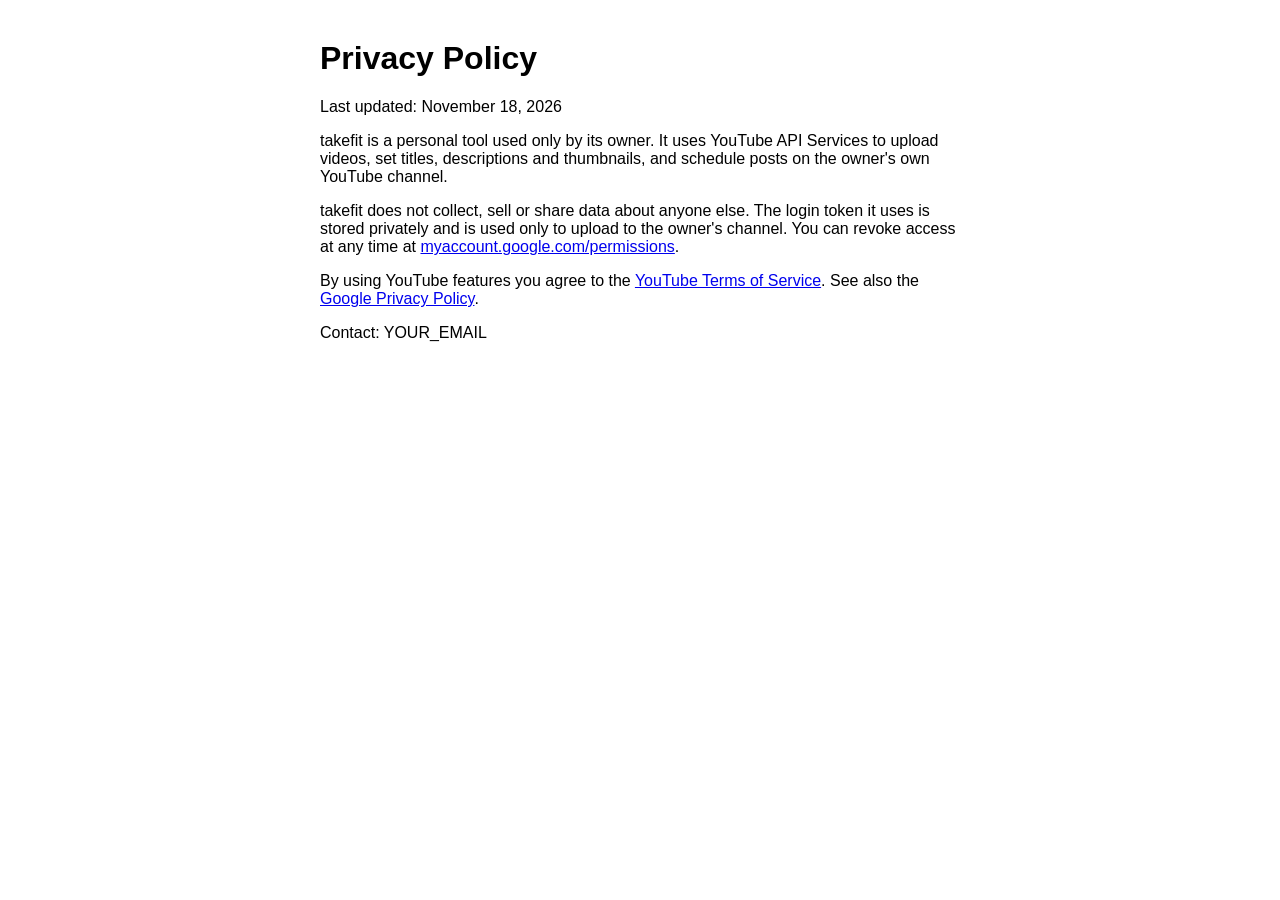
==== privacy.html @ 6f040e16 "Add initial privacy policy in privacy.html" ====
<!DOCTYPE html>
<html><head><meta charset="utf-8"><title>takefit Privacy Policy</title></head>
<body style="font-family:sans-serif;max-width:640px;margin:40px auto;padding:0 16px">
<h1>Privacy Policy</h1>
<p>Last updated: November 18, 2026</p>
<p>takefit is a personal tool used only by its owner. It uses YouTube API Services to upload videos, set titles, descriptions and thumbnails, and schedule posts on the owner's own YouTube channel.</p>
<p>takefit does not collect, sell or share data about anyone else. The login token it uses is stored privately and is used only to upload to the owner's channel. You can revoke access at any time at <a href="https://myaccount.google.com/permissions">myaccount.google.com/permissions</a>.</p>
<p>By using YouTube features you agree to the <a href="https://www.youtube.com/t/terms">YouTube Terms of Service</a>. See also the <a href="https://policies.google.com/privacy">Google Privacy Policy</a>.</p>
<p>Contact: YOUR_EMAIL</p>
</body></html>
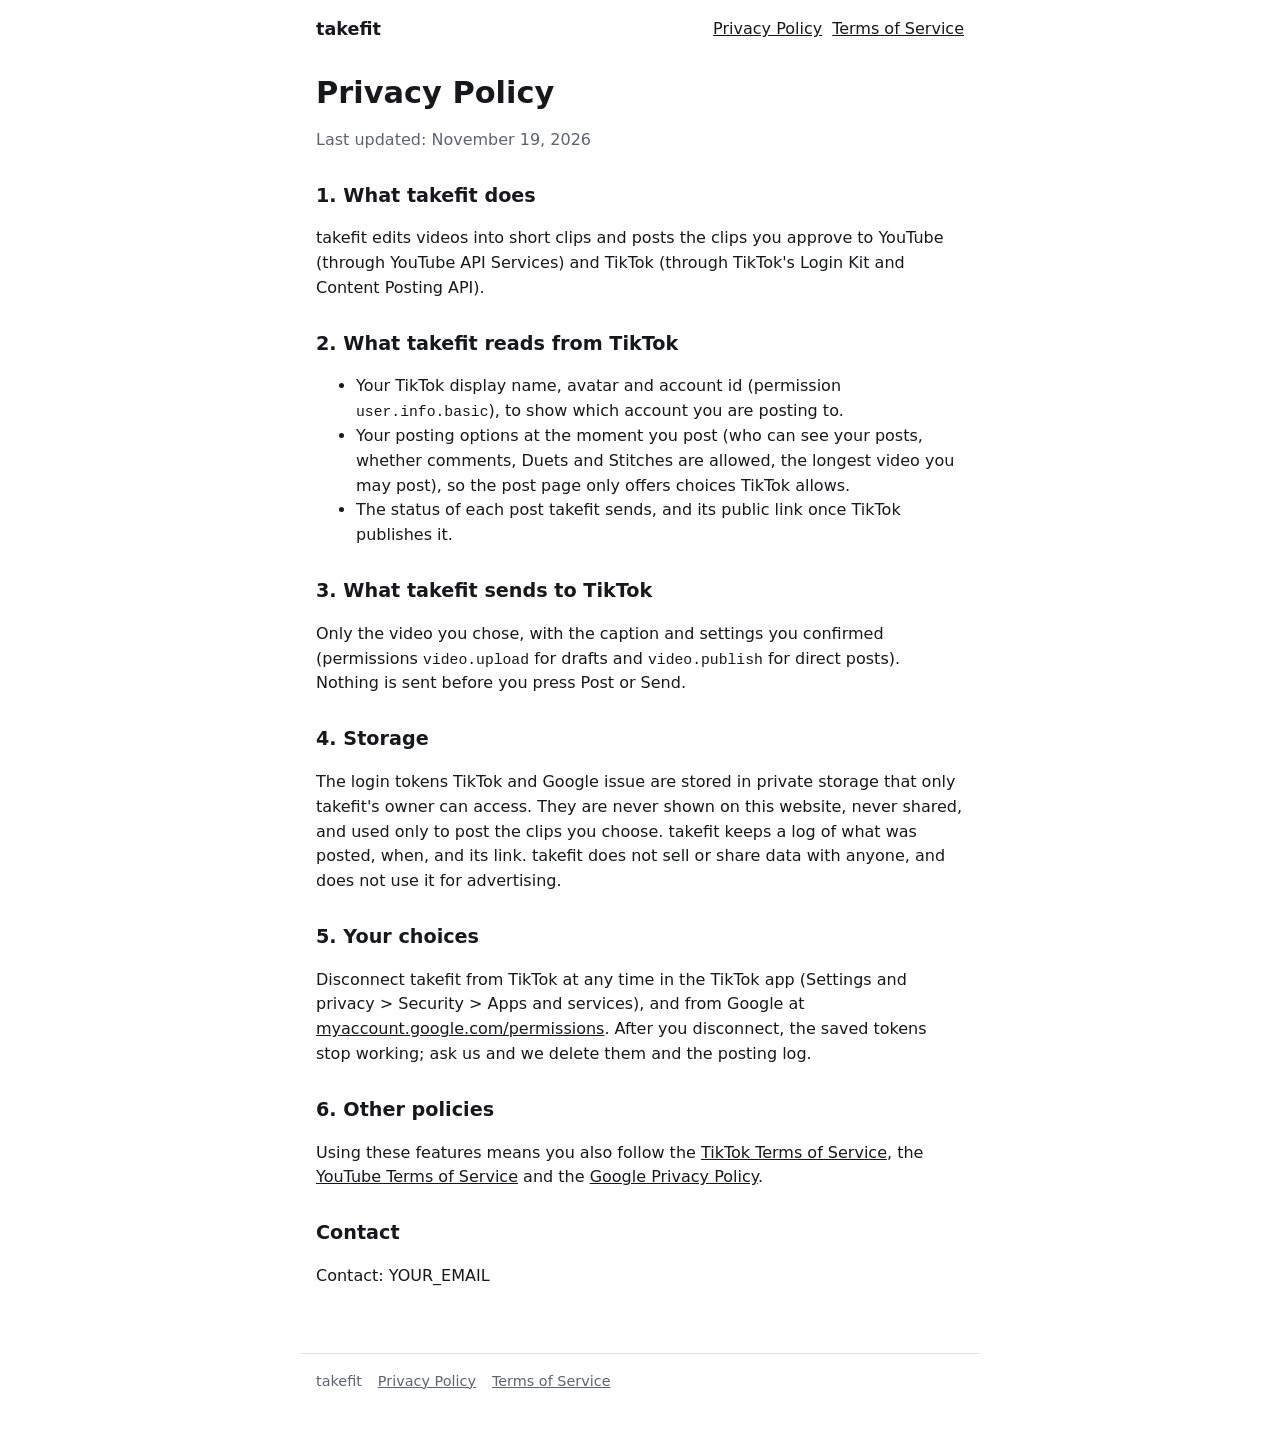
==== commit 109974c3: "TikTok pages: connect, callback, post composer; updated home, privacy, terms Built and versioned in " ====
--- a/privacy.html
+++ b/privacy.html
@@ -1,10 +1,61 @@
 <!DOCTYPE html>
-<html><head><meta charset="utf-8"><title>takefit Privacy Policy</title></head>
-<body style="font-family:sans-serif;max-width:640px;margin:40px auto;padding:0 16px">
-<h1>Privacy Policy</h1>
-<p>Last updated: November 18, 2026</p>
-<p>takefit is a personal tool used only by its owner. It uses YouTube API Services to upload videos, set titles, descriptions and thumbnails, and schedule posts on the owner's own YouTube channel.</p>
-<p>takefit does not collect, sell or share data about anyone else. The login token it uses is stored privately and is used only to upload to the owner's channel. You can revoke access at any time at <a href="https://myaccount.google.com/permissions">myaccount.google.com/permissions</a>.</p>
-<p>By using YouTube features you agree to the <a href="https://www.youtube.com/t/terms">YouTube Terms of Service</a>. See also the <a href="https://policies.google.com/privacy">Google Privacy Policy</a>.</p>
-<p>Contact: YOUR_EMAIL</p>
-</body></html>
+<html lang="en">
+<head>
+  <meta charset="utf-8">
+  <meta name="viewport" content="width=device-width, initial-scale=1">
+  <title>takefit Privacy Policy</title>
+  <link rel="stylesheet" href="style.css">
+</head>
+<body>
+<header class="site">
+  <a class="name" href="./">takefit</a>
+  <nav class="row"><a href="privacy.html">Privacy Policy</a> <a href="terms.html">Terms of Service</a></nav>
+</header>
+<main>
+  <h1>Privacy Policy</h1>
+  <p class="muted">Last updated: November 19, 2026</p>
+
+  <h2>1. What takefit does</h2>
+  <p>takefit edits videos into short clips and posts the clips you approve to YouTube (through YouTube API
+    Services) and TikTok (through TikTok's Login Kit and Content Posting API).</p>
+
+  <h2>2. What takefit reads from TikTok</h2>
+  <ul>
+    <li>Your TikTok display name, avatar and account id (permission <code>user.info.basic</code>), to show which
+      account you are posting to.</li>
+    <li>Your posting options at the moment you post (who can see your posts, whether comments, Duets and Stitches
+      are allowed, the longest video you may post), so the post page only offers choices TikTok allows.</li>
+    <li>The status of each post takefit sends, and its public link once TikTok publishes it.</li>
+  </ul>
+
+  <h2>3. What takefit sends to TikTok</h2>
+  <p>Only the video you chose, with the caption and settings you confirmed (permissions <code>video.upload</code>
+    for drafts and <code>video.publish</code> for direct posts). Nothing is sent before you press Post or Send.</p>
+
+  <h2>4. Storage</h2>
+  <p>The login tokens TikTok and Google issue are stored in private storage that only takefit's owner can access.
+    They are never shown on this website, never shared, and used only to post the clips you choose. takefit keeps
+    a log of what was posted, when, and its link. takefit does not sell or share data with anyone, and does not
+    use it for advertising.</p>
+
+  <h2>5. Your choices</h2>
+  <p>Disconnect takefit from TikTok at any time in the TikTok app (Settings and privacy &gt; Security &gt; Apps and
+    services), and from Google at <a href="https://myaccount.google.com/permissions">myaccount.google.com/permissions</a>.
+    After you disconnect, the saved tokens stop working; ask us and we delete them and the posting log.</p>
+
+  <h2>6. Other policies</h2>
+  <p>Using these features means you also follow the
+    <a href="https://www.tiktok.com/legal/page/global/terms-of-service/en">TikTok Terms of Service</a>,
+    the <a href="https://www.youtube.com/t/terms">YouTube Terms of Service</a> and the
+    <a href="https://policies.google.com/privacy">Google Privacy Policy</a>.</p>
+
+  <h2>Contact</h2>
+  <p>Contact: YOUR_EMAIL</p>
+</main>
+<footer class="site">
+  <span>takefit</span>
+  <a href="privacy.html">Privacy Policy</a>
+  <a href="terms.html">Terms of Service</a>
+</footer>
+</body>
+</html>
--- a/style.css
+++ b/style.css
@@ -0,0 +1,74 @@
+/* takefit website: one small stylesheet for every page. Plain CSS, no libraries. */
+:root {
+  --bg: #ffffff;
+  --text: #16181d;
+  --muted: #5d6470;
+  --line: #dfe2e7;
+  --card: #f6f7f9;
+  --accent: #fe2c55;          /* the main button */
+  --accent-text: #ffffff;
+  --ok: #138a4b;
+  --warn: #a45b00;
+  --bad: #c62828;
+  --radius: 12px;
+}
+@media (prefers-color-scheme: dark) {
+  :root {
+    --bg: #111317;
+    --text: #eceef2;
+    --muted: #a2a9b4;
+    --line: #2c3038;
+    --card: #1a1d23;
+    --ok: #4cc58a;
+    --warn: #f0a845;
+    --bad: #ff6b6b;
+  }
+}
+* { box-sizing: border-box; }
+body {
+  margin: 0;
+  background: var(--bg);
+  color: var(--text);
+  font: 16px/1.55 system-ui, -apple-system, "Segoe UI", Roboto, sans-serif;
+}
+main { max-width: 680px; margin: 0 auto; padding: 32px 16px 48px; }
+h1 { font-size: 1.9rem; line-height: 1.2; margin: 0 0 12px; }
+h2 { font-size: 1.2rem; margin: 28px 0 8px; }
+p, li { color: var(--text); }
+.muted { color: var(--muted); }
+a { color: inherit; }
+header.site { display: flex; align-items: center; justify-content: space-between; gap: 12px; flex-wrap: wrap;
+  max-width: 680px; margin: 0 auto; padding: 16px 16px 0; }
+header.site .name { font-weight: 700; font-size: 1.1rem; text-decoration: none; }
+footer.site { max-width: 680px; margin: 0 auto; padding: 16px 16px 40px; border-top: 1px solid var(--line);
+  color: var(--muted); font-size: .9rem; display: flex; gap: 16px; flex-wrap: wrap; }
+.card { background: var(--card); border: 1px solid var(--line); border-radius: var(--radius); padding: 16px;
+  margin: 16px 0; }
+.button { display: inline-block; border: 0; border-radius: 999px; padding: 12px 22px; font: inherit;
+  font-weight: 650; background: var(--accent); color: var(--accent-text); text-decoration: none; cursor: pointer; }
+.button.secondary { background: transparent; color: var(--text); border: 1px solid var(--line); }
+.button:disabled { opacity: .45; cursor: not-allowed; }
+code, .code { font-family: ui-monospace, SFMono-Regular, Menlo, monospace; font-size: .92rem; }
+.code { display: block; background: var(--bg); border: 1px solid var(--line); border-radius: 8px; padding: 12px;
+  overflow-wrap: anywhere; user-select: all; }
+.status { padding: 10px 12px; border-radius: 8px; border: 1px solid var(--line); margin: 12px 0; }
+.status.ok { border-color: var(--ok); color: var(--ok); }
+.status.warn { border-color: var(--warn); color: var(--warn); }
+.status.bad { border-color: var(--bad); color: var(--bad); }
+label { display: block; font-weight: 600; margin: 14px 0 6px; }
+select, textarea { width: 100%; font: inherit; color: var(--text); background: var(--bg);
+  border: 1px solid var(--line); border-radius: 8px; padding: 10px; }
+textarea { min-height: 110px; resize: vertical; }
+.check { display: flex; align-items: flex-start; gap: 10px; margin: 8px 0; font-weight: 500; }
+.check input { margin-top: 5px; width: 18px; height: 18px; }
+.check.disabled { color: var(--muted); }
+.hint { font-size: .88rem; color: var(--muted); margin: 4px 0 0 28px; }
+.creator { display: flex; align-items: center; gap: 12px; }
+.creator img { width: 48px; height: 48px; border-radius: 50%; object-fit: cover; background: var(--line); }
+video { width: 100%; max-height: 70vh; background: #000; border-radius: var(--radius); }
+.switch { display: flex; align-items: center; justify-content: space-between; gap: 12px; font-weight: 600; }
+.tabs { display: flex; gap: 8px; flex-wrap: wrap; margin: 8px 0; }
+.tabs button { flex: 1 1 160px; }
+.tabs button[aria-pressed="true"] { outline: 2px solid var(--accent); }
+.consent { font-size: .92rem; color: var(--muted); }
+.row { display: flex; gap: 10px; flex-wrap: wrap; align-items: center; }
